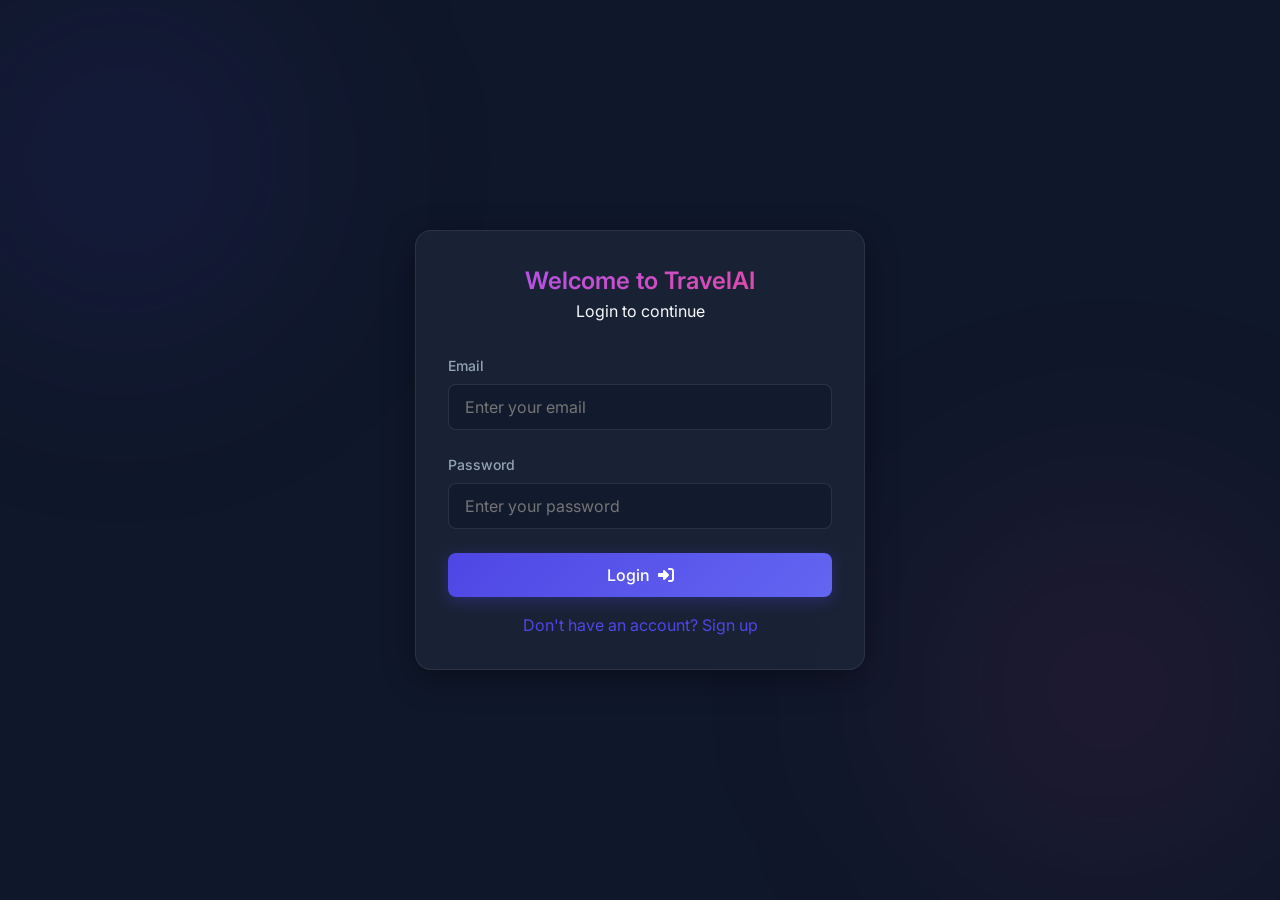
==== frontend/auth.html @ 85fc5bed "Initial commit: Complete AI Travel Planner frontend and backend" ====
<!DOCTYPE html>
<html lang="en">
<head>
    <meta charset="UTF-8">
    <meta name="viewport" content="width=device-width, initial-scale=1.0">
    <title>Authentication - AI Travel Planner</title>
    <link rel="stylesheet" href="css/global.css">
    <link rel="stylesheet" href="css/components.css">
    <link rel="stylesheet" href="css/animations.css">
    <link rel="stylesheet" href="css/pages.css">
    <link rel="stylesheet" href="https://cdnjs.cloudflare.com/ajax/libs/font-awesome/6.4.0/css/all.min.css">
</head>
<body>
    <div class="auth-container">
        <div class="glass-card auth-card animate-fade-in">
            <div class="auth-header">
                <h2 class="text-gradient">Welcome to TravelAI</h2>
                <p class="text-secondary" id="auth-subtitle">Login to continue</p>
            </div>

            <!-- Login Form -->
            <form id="login-form">
                <div class="form-group">
                    <label class="form-label">Email</label>
                    <input type="email" id="login-email" class="form-control" required placeholder="Enter your email">
                </div>
                <div class="form-group">
                    <label class="form-label">Password</label>
                    <input type="password" id="login-password" class="form-control" required placeholder="Enter your password">
                </div>
                <button type="submit" class="btn btn-primary" style="width: 100%;">Login <i class="fas fa-sign-in-alt"></i></button>
                <p class="text-center mt-1">
                    <a href="#" id="show-register" class="text-secondary">Don't have an account? Sign up</a>
                </p>
            </form>

            <!-- Register Form (Hidden initially) -->
            <form id="register-form" style="display: none;">
                <div class="form-group">
                    <label class="form-label">Full Name</label>
                    <input type="text" id="reg-name" class="form-control" required placeholder="Enter your full name">
                </div>
                <div class="form-group">
                    <label class="form-label">Email</label>
                    <input type="email" id="reg-email" class="form-control" required placeholder="Enter your email">
                </div>
                <div class="form-group">
                    <label class="form-label">Password</label>
                    <input type="password" id="reg-password" class="form-control" required placeholder="Create a password">
                </div>
                <button type="submit" class="btn btn-primary" style="width: 100%;">Create Account <i class="fas fa-user-plus"></i></button>
                <p class="text-center mt-1">
                    <a href="#" id="show-login" class="text-secondary">Already have an account? Login</a>
                </p>
            </form>
        </div>
    </div>

    <script src="js/api.js"></script>
    <script src="js/app.js"></script>
    <script src="js/auth_page.js"></script>
</body>
</html>
---- frontend/css/global.css ----
@import url('https://fonts.googleapis.com/css2?family=Inter:wght@300;400;500;600;700&display=swap');

:root {
    /* Colors */
    --primary: #4F46E5;
    --primary-hover: #4338CA;
    --secondary: #ec4899;
    --background: #0f172a;
    --surface: #1e293b;
    --surface-hover: #334155;
    --text-primary: #f8fafc;
    --text-secondary: #94a3b8;
    --border: rgba(255, 255, 255, 0.1);
    --success: #10b981;
    --danger: #ef4444;
    --warning: #f59e0b;

    /* Glassmorphism */
    --glass-bg: rgba(30, 41, 59, 0.7);
    --glass-border: rgba(255, 255, 255, 0.08);
    --glass-shadow: 0 8px 32px 0 rgba(0, 0, 0, 0.37);
    
    /* Spacing */
    --spacing-sm: 0.5rem;
    --spacing-md: 1rem;
    --spacing-lg: 1.5rem;
    --spacing-xl: 2rem;

    /* Border Radius */
    --radius-sm: 0.375rem;
    --radius-md: 0.5rem;
    --radius-lg: 1rem;
    --radius-xl: 1.5rem;
}

* {
    margin: 0;
    padding: 0;
    box-sizing: border-box;
    font-family: 'Inter', sans-serif;
}

body {
    background-color: var(--background);
    color: var(--text-primary);
    line-height: 1.5;
    min-height: 100vh;
    overflow-x: hidden;
    position: relative;
}

/* Background elements for depth */
body::before, body::after {
    content: '';
    position: fixed;
    border-radius: 50%;
    filter: blur(100px);
    z-index: -1;
}

body::before {
    top: -10%;
    left: -10%;
    width: 500px;
    height: 500px;
    background: radial-gradient(circle, rgba(79,70,229,0.15) 0%, rgba(15,23,42,0) 70%);
}

body::after {
    bottom: -10%;
    right: -10%;
    width: 600px;
    height: 600px;
    background: radial-gradient(circle, rgba(236,72,153,0.1) 0%, rgba(15,23,42,0) 70%);
}

h1, h2, h3, h4, h5, h6 {
    color: var(--text-primary);
    font-weight: 600;
}

a {
    color: var(--primary);
    text-decoration: none;
    transition: color 0.3s ease;
}

a:hover {
    color: var(--primary-hover);
}

img {
    max-width: 100%;
    height: auto;
}

ul {
    list-style: none;
}

/* Utilities */
.container {
    width: 100%;
    max-width: 1200px;
    margin: 0 auto;
    padding: 0 var(--spacing-md);
}

.text-gradient {
    background: linear-gradient(135deg, #a855f7, #ec4899);
    -webkit-background-clip: text;
    -webkit-text-fill-color: transparent;
    background-clip: text;
}

.text-center { text-align: center; }
.mt-1 { margin-top: var(--spacing-md); }
.mt-2 { margin-top: var(--spacing-lg); }
.mt-3 { margin-top: var(--spacing-xl); }
.mb-1 { margin-bottom: var(--spacing-md); }
.mb-2 { margin-bottom: var(--spacing-lg); }
.mb-3 { margin-bottom: var(--spacing-xl); }
.py-5 { padding: 5rem 0; }
---- frontend/css/components.css ----
/* Glass Card */
.glass-card {
    background: var(--glass-bg);
    backdrop-filter: blur(12px);
    -webkit-backdrop-filter: blur(12px);
    border: 1px solid var(--glass-border);
    border-radius: var(--radius-lg);
    box-shadow: var(--glass-shadow);
    padding: var(--spacing-xl);
    transition: transform 0.3s ease, box-shadow 0.3s ease;
}

.glass-card:hover {
    transform: translateY(-5px);
    box-shadow: 0 12px 40px 0 rgba(0, 0, 0, 0.45);
    border-color: rgba(255, 255, 255, 0.15);
}

/* Buttons */
.btn {
    display: inline-flex;
    align-items: center;
    justify-content: center;
    padding: 0.75rem 1.5rem;
    font-weight: 500;
    border-radius: var(--radius-md);
    cursor: pointer;
    transition: all 0.3s ease;
    border: none;
    outline: none;
    font-size: 1rem;
    gap: 0.5rem;
}

.btn-primary {
    background: linear-gradient(135deg, var(--primary), #6366f1);
    color: white;
    box-shadow: 0 4px 15px rgba(79, 70, 229, 0.3);
}

.btn-primary:hover {
    box-shadow: 0 6px 20px rgba(79, 70, 229, 0.4);
    transform: translateY(-2px);
    color: white;
}

.btn-outline {
    background: transparent;
    color: var(--text-primary);
    border: 1px solid var(--border);
}

.btn-outline:hover {
    background: rgba(255, 255, 255, 0.05);
    border-color: rgba(255, 255, 255, 0.2);
}

/* Form Inputs */
.form-group {
    margin-bottom: var(--spacing-lg);
}

.form-label {
    display: block;
    margin-bottom: var(--spacing-sm);
    color: var(--text-secondary);
    font-size: 0.875rem;
    font-weight: 500;
}

.form-control {
    width: 100%;
    padding: 0.75rem 1rem;
    background: rgba(15, 23, 42, 0.6);
    border: 1px solid var(--border);
    border-radius: var(--radius-md);
    color: var(--text-primary);
    font-size: 1rem;
    transition: border-color 0.3s ease, box-shadow 0.3s ease;
}

.form-control:focus {
    outline: none;
    border-color: var(--primary);
    box-shadow: 0 0 0 3px rgba(79, 70, 229, 0.2);
}

/* Navbar */
.navbar {
    position: fixed;
    top: 0;
    left: 0;
    right: 0;
    padding: 1rem 0;
    background: rgba(15, 23, 42, 0.8);
    backdrop-filter: blur(10px);
    -webkit-backdrop-filter: blur(10px);
    border-bottom: 1px solid var(--glass-border);
    z-index: 1000;
    transition: padding 0.3s ease, background 0.3s ease;
}

.navbar .container {
    display: flex;
    justify-content: space-between;
    align-items: center;
}

.nav-brand {
    font-size: 1.5rem;
    font-weight: 700;
    color: var(--text-primary);
    display: flex;
    align-items: center;
    gap: 0.5rem;
}

.nav-brand i {
    color: var(--primary);
}

.nav-links {
    display: flex;
    gap: 2rem;
    align-items: center;
}

.nav-links a {
    color: var(--text-secondary);
    font-weight: 500;
}

.nav-links a:hover, .nav-links a.active {
    color: var(--text-primary);
}

/* Sidebar (for dashboard) */
.sidebar {
    width: 250px;
    background: var(--surface);
    height: 100vh;
    position: fixed;
    left: 0;
    top: 0;
    border-right: 1px solid var(--border);
    padding: 2rem 1rem;
    display: flex;
    flex-direction: column;
}

.sidebar-nav {
    margin-top: 2rem;
    display: flex;
    flex-direction: column;
    gap: 0.5rem;
}

.sidebar-link {
    display: flex;
    align-items: center;
    gap: 1rem;
    padding: 0.75rem 1rem;
    color: var(--text-secondary);
    border-radius: var(--radius-md);
    transition: all 0.3s ease;
}

.sidebar-link:hover, .sidebar-link.active {
    background: rgba(79, 70, 229, 0.1);
    color: var(--primary);
}

/* Dashboard Layout */
.dashboard-layout {
    display: flex;
    min-height: 100vh;
}

.dashboard-content {
    flex: 1;
    margin-left: 250px;
    padding: 2rem;
}

/* Toast Notification */
.toast-container {
    position: fixed;
    bottom: 2rem;
    right: 2rem;
    z-index: 9999;
    display: flex;
    flex-direction: column;
    gap: 1rem;
}

.toast {
    background: var(--surface);
    color: var(--text-primary);
    padding: 1rem 1.5rem;
    border-radius: var(--radius-md);
    border-left: 4px solid var(--primary);
    box-shadow: var(--glass-shadow);
    display: flex;
    align-items: center;
    gap: 1rem;
    animation: slideInRight 0.3s forwards;
}

.toast.success { border-color: var(--success); }
.toast.error { border-color: var(--danger); }
---- frontend/css/animations.css ----
/* Keyframes */
@keyframes fadeIn {
    from { opacity: 0; }
    to { opacity: 1; }
}

@keyframes slideUp {
    from {
        opacity: 0;
        transform: translateY(20px);
    }
    to {
        opacity: 1;
        transform: translateY(0);
    }
}

@keyframes slideInRight {
    from {
        opacity: 0;
        transform: translateX(100%);
    }
    to {
        opacity: 1;
        transform: translateX(0);
    }
}

@keyframes pulse {
    0% { transform: scale(1); }
    50% { transform: scale(1.05); }
    100% { transform: scale(1); }
}

@keyframes float {
    0% { transform: translateY(0px); }
    50% { transform: translateY(-10px); }
    100% { transform: translateY(0px); }
}

/* Animation Classes */
.animate-fade-in {
    animation: fadeIn 0.8s ease forwards;
}

.animate-slide-up {
    animation: slideUp 0.8s ease forwards;
    opacity: 0; /* Initial state before animation */
}

/* Staggered animations */
.delay-100 { animation-delay: 100ms; }
.delay-200 { animation-delay: 200ms; }
.delay-300 { animation-delay: 300ms; }
.delay-400 { animation-delay: 400ms; }

.floating {
    animation: float 6s ease-in-out infinite;
}

/* Loading Spinner */
.spinner {
    width: 24px;
    height: 24px;
    border: 3px solid rgba(255, 255, 255, 0.3);
    border-radius: 50%;
    border-top-color: #fff;
    animation: spin 1s ease-in-out infinite;
}

@keyframes spin {
    to { transform: rotate(360deg); }
}
---- frontend/css/pages.css ----
/* --- Landing Page --- */
.hero-section {
    min-height: 100vh;
    display: flex;
    align-items: center;
    position: relative;
    padding-top: 80px;
}

.hero-content {
    max-width: 600px;
    z-index: 10;
}

.hero-title {
    font-size: 4rem;
    line-height: 1.1;
    margin-bottom: 1.5rem;
    background: linear-gradient(to right, #fff, #94a3b8);
    -webkit-background-clip: text;
    -webkit-text-fill-color: transparent;
}

.hero-subtitle {
    font-size: 1.25rem;
    color: var(--text-secondary);
    margin-bottom: 2rem;
}

/* Features Section */
.features-grid {
    display: grid;
    grid-template-columns: repeat(auto-fit, minmax(300px, 1fr));
    gap: 2rem;
    margin-top: 3rem;
}

.feature-card {
    text-align: center;
    padding: 2rem;
}

.feature-icon {
    font-size: 2.5rem;
    color: var(--primary);
    margin-bottom: 1rem;
    display: inline-block;
    padding: 1rem;
    background: rgba(79, 70, 229, 0.1);
    border-radius: 50%;
}

/* --- Auth Page --- */
.auth-container {
    min-height: 100vh;
    display: flex;
    align-items: center;
    justify-content: center;
    padding: 2rem;
}

.auth-card {
    width: 100%;
    max-width: 450px;
}

.auth-header {
    text-align: center;
    margin-bottom: 2rem;
}

/* --- Dashboard --- */
.dashboard-header {
    display: flex;
    justify-content: space-between;
    align-items: center;
    margin-bottom: 2rem;
}

.stats-grid {
    display: grid;
    grid-template-columns: repeat(auto-fit, minmax(200px, 1fr));
    gap: 1.5rem;
    margin-bottom: 2rem;
}

.stat-card {
    display: flex;
    align-items: center;
    gap: 1rem;
}

.stat-icon {
    font-size: 2rem;
    color: var(--secondary);
    background: rgba(236, 72, 153, 0.1);
    padding: 1rem;
    border-radius: var(--radius-md);
}

/* --- Trip Cards --- */
.trips-grid {
    display: grid;
    grid-template-columns: repeat(auto-fill, minmax(300px, 1fr));
    gap: 1.5rem;
}

.trip-card-image {
    height: 150px;
    background: linear-gradient(135deg, var(--surface), var(--surface-hover));
    border-radius: var(--radius-md);
    margin-bottom: 1rem;
    display: flex;
    align-items: center;
    justify-content: center;
    font-size: 3rem;
    color: var(--primary);
}

/* --- Itinerary Timeline --- */
.timeline {
    position: relative;
    max-width: 800px;
    margin: 0 auto;
}

.timeline::after {
    content: '';
    position: absolute;
    width: 2px;
    background: var(--border);
    top: 0;
    bottom: 0;
    left: 20px;
    margin-left: -1px;
}

.timeline-item {
    padding: 10px 40px;
    position: relative;
    background-color: inherit;
    width: 100%;
}

.timeline-item::after {
    content: '';
    position: absolute;
    width: 15px;
    height: 15px;
    right: auto;
    background-color: var(--primary);
    border: 4px solid var(--background);
    top: 15px;
    border-radius: 50%;
    z-index: 1;
    left: 12.5px;
}
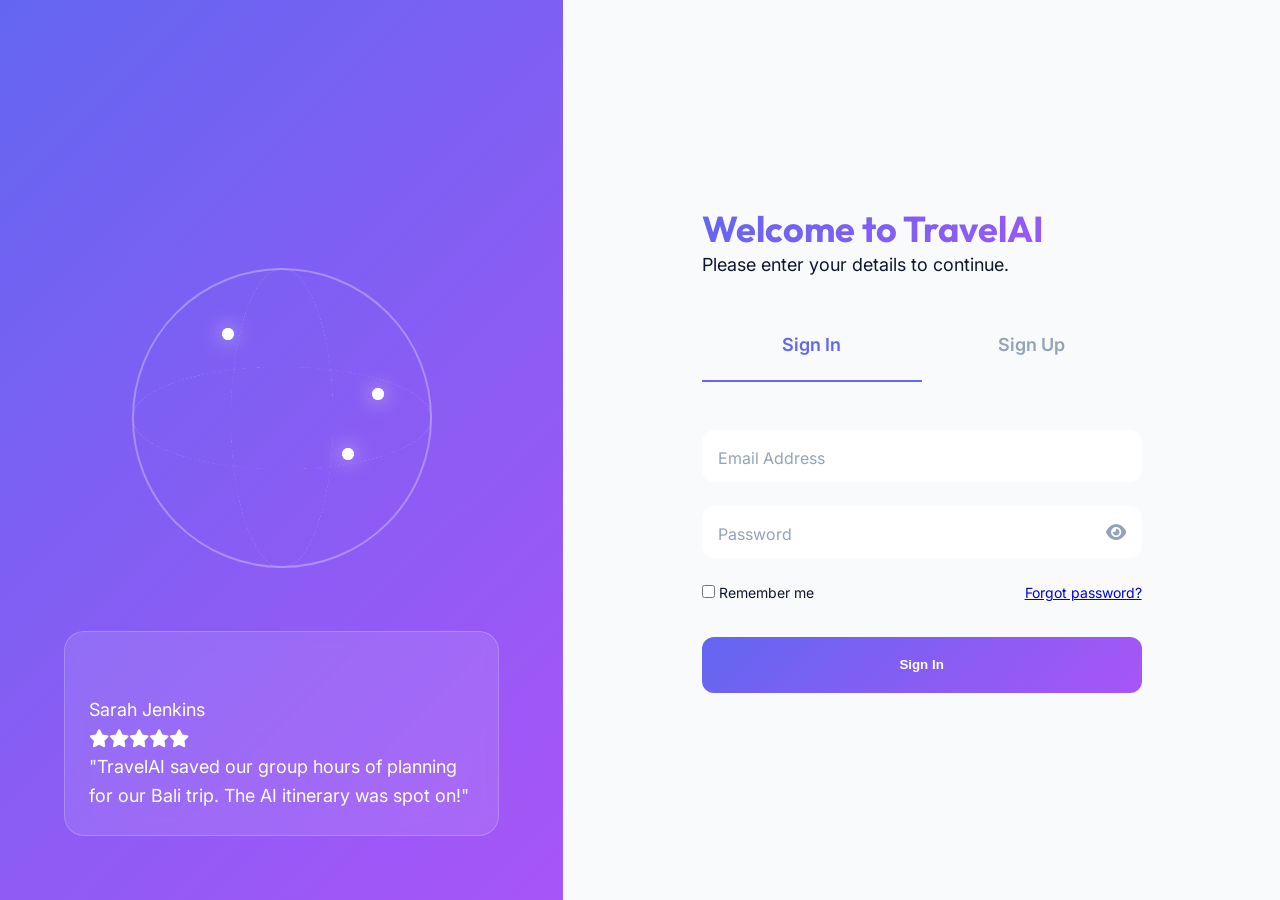
==== commit 5b21371a: "feat: Premium UI Overhaul, Design System, and Authentication Integration" ====
--- a/frontend/auth.html
+++ b/frontend/auth.html
@@ -1,63 +1,559 @@
 <!DOCTYPE html>
 <html lang="en">
+
 <head>
     <meta charset="UTF-8">
     <meta name="viewport" content="width=device-width, initial-scale=1.0">
-    <title>Authentication - AI Travel Planner</title>
+    <title>Join TravelAI - Premium Authentication</title>
     <link rel="stylesheet" href="css/global.css">
-    <link rel="stylesheet" href="css/components.css">
-    <link rel="stylesheet" href="css/animations.css">
-    <link rel="stylesheet" href="css/pages.css">
     <link rel="stylesheet" href="https://cdnjs.cloudflare.com/ajax/libs/font-awesome/6.4.0/css/all.min.css">
+    <style>
+        body {
+            background-color: var(--bg-main);
+            height: 100vh;
+            display: flex;
+            align-items: center;
+            justify-content: center;
+            padding: 0;
+        }
+
+        .auth-container {
+            width: 100%;
+            height: 100vh;
+            display: flex;
+            overflow: hidden;
+        }
+
+        /* Left Panel: Decorative */
+        .auth-left {
+            flex: 4;
+            background: var(--primary-gradient);
+            display: none;
+            position: relative;
+            flex-direction: column;
+            align-items: center;
+            justify-content: center;
+            padding: 4rem;
+            color: white;
+            overflow: hidden;
+        }
+
+        @media (min-width: 1024px) {
+            .auth-left {
+                display: flex;
+            }
+        }
+
+        /* CSS Globe Illustration */
+        .globe-wrapper {
+            position: relative;
+            width: 300px;
+            height: 300px;
+            margin-bottom: 3rem;
+        }
+
+        .globe-circle {
+            position: absolute;
+            width: 100%;
+            height: 100%;
+            border: 2px solid rgba(255, 255, 255, 0.3);
+            border-radius: 50%;
+        }
+
+        .globe-line {
+            position: absolute;
+            width: 100%;
+            height: 100%;
+            border: 1px dashed rgba(255, 255, 255, 0.2);
+            border-radius: 50%;
+        }
+
+        .globe-line-v {
+            transform: rotateY(70deg);
+        }
+
+        .globe-line-h {
+            transform: rotateX(70deg);
+        }
+
+        .pin {
+            position: absolute;
+            width: 12px;
+            height: 12px;
+            background: white;
+            border-radius: 50%;
+            box-shadow: 0 0 20px rgba(255, 255, 255, 0.8);
+        }
+
+        .pin::after {
+            content: '';
+            position: absolute;
+            width: 100%;
+            height: 100%;
+            background: white;
+            border-radius: 50%;
+            animation: ping 2s infinite;
+        }
+
+        @keyframes ping {
+            0% {
+                transform: scale(1);
+                opacity: 0.8;
+            }
+
+            100% {
+                transform: scale(3);
+                opacity: 0;
+            }
+        }
+
+        .pin-1 {
+            top: 20%;
+            left: 30%;
+        }
+
+        .pin-2 {
+            top: 60%;
+            left: 70%;
+            animation-delay: 0.5s;
+        }
+
+        .pin-3 {
+            top: 40%;
+            left: 80%;
+            animation-delay: 1.2s;
+        }
+
+        .auth-quote {
+            text-align: center;
+            z-index: 10;
+        }
+
+        .auth-quote h2 {
+            font-size: 2.5rem;
+            margin-bottom: 1rem;
+            color: white;
+        }
+
+        .testimonial-card {
+            position: absolute;
+            bottom: 4rem;
+            left: 4rem;
+            right: 4rem;
+            padding: 1.5rem;
+            background: rgba(255, 255, 255, 0.1);
+            backdrop-filter: blur(10px);
+            border: 1px solid rgba(255, 255, 255, 0.2);
+            border-radius: var(--radius-card);
+        }
+
+        /* Right Panel: Form */
+        .auth-right {
+            flex: 6;
+            background: var(--bg-main);
+            display: flex;
+            align-items: center;
+            justify-content: center;
+            padding: 2rem;
+            position: relative;
+        }
+
+        .auth-form-wrapper {
+            width: 100%;
+            max-width: 440px;
+        }
+
+        .auth-header {
+            margin-bottom: 2.5rem;
+        }
+
+        .auth-tabs {
+            display: flex;
+            position: relative;
+            margin-bottom: 3rem;
+            border-bottom: 2px solid var(--bg-main);
+            padding-bottom: 0.5rem;
+        }
+
+        .auth-tab {
+            flex: 1;
+            text-align: center;
+            padding: 0.75rem;
+            cursor: pointer;
+            font-weight: 600;
+            color: var(--text-muted);
+            transition: var(--transition);
+        }
+
+        .auth-tab.active {
+            color: var(--primary);
+        }
+
+        .tab-indicator {
+            position: absolute;
+            bottom: -2px;
+            left: 0;
+            width: 50%;
+            height: 2px;
+            background: var(--primary);
+            transition: transform 0.3s cubic-bezier(0.4, 0, 0.2, 1);
+        }
+
+        /* Floating Labels */
+        .form-group {
+            position: relative;
+            margin-bottom: 1.5rem;
+        }
+
+        .form-control {
+            width: 100%;
+            padding: 1.25rem 1rem 0.75rem;
+            background: var(--surface);
+            border: 1px solid var(--glass-border);
+            border-radius: var(--radius-btn);
+            font-size: 1rem;
+            color: var(--text-primary);
+            transition: var(--transition);
+        }
+
+        .form-control:focus {
+            outline: none;
+            border-color: var(--primary);
+            box-shadow: 0 0 0 4px rgba(99, 102, 241, 0.1);
+        }
+
+        .form-label {
+            position: absolute;
+            top: 1rem;
+            left: 1rem;
+            color: var(--text-muted);
+            pointer-events: none;
+            transition: var(--transition);
+            font-size: 1rem;
+        }
+
+        .form-control:focus~.form-label,
+        .form-control:not(:placeholder-shown)~.form-label {
+            top: 0.4rem;
+            left: 0.8rem;
+            font-size: 0.75rem;
+            font-weight: 700;
+            color: var(--primary);
+        }
+
+        .password-toggle {
+            position: absolute;
+            right: 1rem;
+            top: 1.1rem;
+            color: var(--text-muted);
+            cursor: pointer;
+            z-index: 10;
+        }
+
+        /* Form Logic */
+        #signup-form {
+            display: none;
+        }
+
+        .form-footer {
+            display: flex;
+            justify-content: space-between;
+            align-items: center;
+            margin-bottom: 2rem;
+            font-size: 0.875rem;
+        }
+
+        .strength-meter {
+            display: flex;
+            gap: 0.25rem;
+            margin-top: 0.5rem;
+        }
+
+        .strength-bar {
+            flex: 1;
+            height: 4px;
+            background: var(--bg-main);
+            border-radius: 2px;
+            transition: var(--transition);
+        }
+
+        @keyframes shake {
+
+            0%,
+            100% {
+                transform: translateX(0);
+            }
+
+            25% {
+                transform: translateX(-5px);
+            }
+
+            75% {
+                transform: translateX(5px);
+            }
+        }
+
+        .shake {
+            animation: shake 0.3s ease-in-out;
+        }
+
+        .spinner {
+            width: 1.2rem;
+            height: 1.2rem;
+            border: 2px solid rgba(255, 255, 255, 0.3);
+            border-radius: 50%;
+            border-top-color: white;
+            animation: spin 0.8s linear infinite;
+        }
+
+        @keyframes spin {
+            to {
+                transform: rotate(360deg);
+            }
+        }
+
+        [data-theme="dark"] .form-control {
+            background: #1e293b;
+            color: white;
+        }
+    </style>
 </head>
-<body>
+
+<body data-theme="light">
     <div class="auth-container">
-        <div class="glass-card auth-card animate-fade-in">
-            <div class="auth-header">
-                <h2 class="text-gradient">Welcome to TravelAI</h2>
-                <p class="text-secondary" id="auth-subtitle">Login to continue</p>
+        <!-- Left Panel -->
+        <div class="auth-left">
+            <div class="globe-wrapper animate-float">
+                <div class="globe-circle"></div>
+                <div class="globe-circle globe-line globe-line-v"></div>
+                <div class="globe-circle globe-line globe-line-h"></div>
+                <div class="pin pin-1"></div>
+                <div class="pin pin-2"></div>
+                <div class="pin pin-3"></div>
             </div>
 
-            <!-- Login Form -->
-            <form id="login-form">
-                <div class="form-group">
-                    <label class="form-label">Email</label>
-                    <input type="email" id="login-email" class="form-control" required placeholder="Enter your email">
+            <div class="auth-quote">
+                <h2></h2>
+                <p class="opacity-80"></p>
+            </div>
+
+            <div class="testimonial-card animate-float" style="animation-delay: 1s;">
+                <div class="flex items-center gap-1 mb-1">
+                    <div class="avatar"
+                        style="width: 40px; height: 40px; background: url('https://i.pravatar.cc/150?u=sarah') center/cover;">
+                    </div>
+                    <div>
+                        <div class="small font-bold">Sarah Jenkins</div>
+                        <div class="text-warning small"><i class="fas fa-star"></i><i class="fas fa-star"></i><i
+                                class="fas fa-star"></i><i class="fas fa-star"></i><i class="fas fa-star"></i></div>
+                    </div>
                 </div>
-                <div class="form-group">
-                    <label class="form-label">Password</label>
-                    <input type="password" id="login-password" class="form-control" required placeholder="Enter your password">
+                <p class="small opacity-90">"TravelAI saved our group hours of planning for our Bali trip. The AI
+                    itinerary was spot on!"</p>
+            </div>
+        </div>
+
+        <!-- Right Panel -->
+        <div class="auth-right">
+            <div class="auth-form-wrapper animate-slide-up">
+                <div class="auth-header">
+                    <h1 class="text-gradient">Welcome to TravelAI</h1>
+                    <p class="text-secondary">Please enter your details to continue.</p>
                 </div>
-                <button type="submit" class="btn btn-primary" style="width: 100%;">Login <i class="fas fa-sign-in-alt"></i></button>
-                <p class="text-center mt-1">
-                    <a href="#" id="show-register" class="text-secondary">Don't have an account? Sign up</a>
-                </p>
-            </form>
-
-            <!-- Register Form (Hidden initially) -->
-            <form id="register-form" style="display: none;">
-                <div class="form-group">
-                    <label class="form-label">Full Name</label>
-                    <input type="text" id="reg-name" class="form-control" required placeholder="Enter your full name">
+
+                <div class="auth-tabs">
+                    <div class="auth-tab active" id="tab-login" onclick="switchTab('login')">Sign In</div>
+                    <div class="auth-tab" id="tab-signup" onclick="switchTab('signup')">Sign Up</div>
+                    <div class="tab-indicator" id="tab-indicator"></div>
                 </div>
-                <div class="form-group">
-                    <label class="form-label">Email</label>
-                    <input type="email" id="reg-email" class="form-control" required placeholder="Enter your email">
-                </div>
-                <div class="form-group">
-                    <label class="form-label">Password</label>
-                    <input type="password" id="reg-password" class="form-control" required placeholder="Create a password">
-                </div>
-                <button type="submit" class="btn btn-primary" style="width: 100%;">Create Account <i class="fas fa-user-plus"></i></button>
-                <p class="text-center mt-1">
-                    <a href="#" id="show-login" class="text-secondary">Already have an account? Login</a>
-                </p>
-            </form>
+
+                <!-- Login Form -->
+                <form id="login-form">
+                    <div class="form-group">
+                        <input type="email" id="login-email" class="form-control" placeholder=" " required>
+                        <label class="form-label">Email Address</label>
+                    </div>
+                    <div class="form-group">
+                        <input type="password" id="login-password" class="form-control" placeholder=" " required>
+                        <label class="form-label">Password</label>
+                        <i class="fas fa-eye password-toggle" onclick="togglePassword('login-password')"></i>
+                    </div>
+
+                    <div class="form-footer">
+                        <label class="flex items-center gap-0-5" style="cursor: pointer;">
+                            <input type="checkbox"> Remember me
+                        </label>
+                        <a href="#" class="text-primary font-bold">Forgot password?</a>
+                    </div>
+
+                    <button type="submit" class="btn btn-primary"
+                        style="width: 100%; justify-content: center; height: 3.5rem;">
+                        <span class="btn-text">Sign In</span>
+                    </button>
+                </form>
+
+                <!-- Signup Form -->
+                <form id="signup-form">
+                    <div class="form-group">
+                        <input type="text" id="signup-name" class="form-control" placeholder=" " required>
+                        <label class="form-label">Full Name</label>
+                    </div>
+                    <div class="form-group">
+                        <input type="email" id="signup-email" class="form-control" placeholder=" " required>
+                        <label class="form-label">Email Address</label>
+                    </div>
+                    <div class="form-group">
+                        <input type="password" id="signup-password" class="form-control" placeholder=" " required
+                            oninput="checkPasswordStrength(this.value)">
+                        <label class="form-label">Password</label>
+                        <i class="fas fa-eye password-toggle" onclick="togglePassword('signup-password')"></i>
+                        <div class="strength-meter">
+                            <div class="strength-bar" id="bar-1"></div>
+                            <div class="strength-bar" id="bar-2"></div>
+                            <div class="strength-bar" id="bar-3"></div>
+                            <div class="strength-bar" id="bar-4"></div>
+                        </div>
+                    </div>
+                    <div class="form-group">
+                        <input type="password" id="signup-confirm" class="form-control" placeholder=" " required>
+                        <label class="form-label">Confirm Password</label>
+                    </div>
+
+                    <div class="form-footer">
+                        <label class="flex items-center gap-0-5" style="cursor: pointer; font-size: 0.8rem;">
+                            <input type="checkbox" required> I agree to the Terms & Privacy Policy
+                        </label>
+                    </div>
+
+                    <button type="submit" class="btn btn-primary"
+                        style="width: 100%; justify-content: center; height: 3.5rem;">
+                        <span class="btn-text">Create Account</span>
+                    </button>
+                </form>
+            </div>
         </div>
     </div>
 
     <script src="js/api.js"></script>
     <script src="js/app.js"></script>
-    <script src="js/auth_page.js"></script>
+    <script>
+        // Tab Switching Logic
+        function switchTab(tab) {
+            const loginForm = document.getElementById('login-form');
+            const signupForm = document.getElementById('signup-form');
+            const indicator = document.getElementById('tab-indicator');
+            const tabLogin = document.getElementById('tab-login');
+            const tabSignup = document.getElementById('tab-signup');
+
+            if (tab === 'login') {
+                loginForm.style.display = 'block';
+                signupForm.style.display = 'none';
+                tabLogin.classList.add('active');
+                tabSignup.classList.remove('active');
+                indicator.style.transform = 'translateX(0)';
+            } else {
+                loginForm.style.display = 'none';
+                signupForm.style.display = 'block';
+                tabLogin.classList.remove('active');
+                tabSignup.classList.add('active');
+                indicator.style.transform = 'translateX(100%)';
+            }
+        }
+
+        // Toggle Password Visibility
+        function togglePassword(id) {
+            const input = document.getElementById(id);
+            const icon = input.nextElementSibling;
+            if (input.type === 'password') {
+                input.type = 'text';
+                icon.classList.replace('fa-eye', 'fa-eye-slash');
+            } else {
+                input.type = 'password';
+                icon.classList.replace('fa-eye-slash', 'fa-eye');
+            }
+        }
+
+        // Password Strength Indicator
+        function checkPasswordStrength(val) {
+            const bars = [
+                document.getElementById('bar-1'),
+                document.getElementById('bar-2'),
+                document.getElementById('bar-3'),
+                document.getElementById('bar-4')
+            ];
+
+            bars.forEach(b => b.style.background = 'var(--bg-main)');
+
+            let strength = 0;
+            if (val.length >= 6) strength++;
+            if (/[A-Z]/.test(val)) strength++;
+            if (/[0-9]/.test(val)) strength++;
+            if (/[^A-Za-z0-9]/.test(val)) strength++;
+
+            const colors = ['#ef4444', '#f59e0b', '#3b82f6', '#10b981'];
+            for (let i = 0; i < strength; i++) {
+                bars[i].style.background = colors[strength - 1];
+            }
+        }
+
+        // Authentication Logic
+        const loginForm = document.getElementById('login-form');
+        const signupForm = document.getElementById('signup-form');
+
+        async function handleAuth(e, type) {
+            e.preventDefault();
+            const form = e.target;
+            const btn = form.querySelector('.btn-primary');
+            const btnText = btn.querySelector('.btn-text');
+            const originalText = btnText.textContent;
+
+            // Loading state
+            btn.disabled = true;
+            btnText.innerHTML = '<div class="spinner"></div>';
+
+            try {
+                let response;
+                if (type === 'login') {
+                    const email = document.getElementById('login-email').value;
+                    const password = document.getElementById('login-password').value;
+                    response = await ApiService.login(email, password);
+
+                    // Save token
+                    localStorage.setItem('access_token', response.access_token);
+                    showToast('Welcome back! Redirecting...', 'success');
+                    setTimeout(() => window.location.href = 'dashboard.html', 1000);
+                } else {
+                    const name = document.getElementById('signup-name').value;
+                    const email = document.getElementById('signup-email').value;
+                    const password = document.getElementById('signup-password').value;
+                    const confirm = document.getElementById('signup-confirm').value;
+
+                    if (password !== confirm) throw new Error("Passwords do not match");
+
+                    response = await ApiService.register({ name, email, password });
+                    showToast('Account created! Please sign in.', 'success');
+                    switchTab('login');
+                    document.getElementById('login-email').value = email;
+                    btn.disabled = false;
+                    btnText.textContent = originalText;
+                }
+
+            } catch (error) {
+                showToast(error.message, 'error');
+                form.classList.add('shake');
+                setTimeout(() => form.classList.remove('shake'), 500);
+                btn.disabled = false;
+                btnText.textContent = originalText;
+            }
+        }
+
+        loginForm.addEventListener('submit', (e) => handleAuth(e, 'login'));
+        signupForm.addEventListener('submit', (e) => handleAuth(e, 'signup'));
+
+        // Init Theme
+        const savedTheme = localStorage.getItem('theme') || 'light';
+        document.body.setAttribute('data-theme', savedTheme);
+    </script>
 </body>
-</html>
+
+</html>
--- a/frontend/css/global.css
+++ b/frontend/css/global.css
@@ -1,123 +1,174 @@
-@import url('https://fonts.googleapis.com/css2?family=Inter:wght@300;400;500;600;700&display=swap');
+@import url('https://fonts.googleapis.com/css2?family=Inter:wght@300;400;500;600;700&family=Outfit:wght@400;500;600;700&display=swap');
 
 :root {
-    /* Colors */
-    --primary: #4F46E5;
-    --primary-hover: #4338CA;
-    --secondary: #ec4899;
-    --background: #0f172a;
-    --surface: #1e293b;
-    --surface-hover: #334155;
-    --text-primary: #f8fafc;
-    --text-secondary: #94a3b8;
-    --border: rgba(255, 255, 255, 0.1);
+    /* Color Palette */
+    --primary-gradient: linear-gradient(135deg, #6366f1 0%, #a855f7 100%);
+    --primary: #6366f1;
+    --primary-dark: #4f46e5;
+    --secondary: #a855f7;
+    
+    /* Light Mode Surfaces */
+    --bg-main: #f8fafc;
+    --surface: #ffffff;
+    --text-primary: #0f172a;
+    --text-secondary: #475569;
+    --text-muted: #94a3b8;
+    
+    /* Glass Morphism */
+    --glass-bg: rgba(255, 255, 255, 0.7);
+    --glass-border: rgba(255, 255, 255, 0.3);
+    --glass-blur: 12px;
+    --glass-shadow: 0 8px 32px 0 rgba(31, 38, 135, 0.07);
+
+    /* System Colors */
     --success: #10b981;
     --danger: #ef4444;
     --warning: #f59e0b;
+    --info: #3b82f6;
 
-    /* Glassmorphism */
-    --glass-bg: rgba(30, 41, 59, 0.7);
-    --glass-border: rgba(255, 255, 255, 0.08);
-    --glass-shadow: 0 8px 32px 0 rgba(0, 0, 0, 0.37);
-    
-    /* Spacing */
-    --spacing-sm: 0.5rem;
-    --spacing-md: 1rem;
-    --spacing-lg: 1.5rem;
-    --spacing-xl: 2rem;
-
-    /* Border Radius */
-    --radius-sm: 0.375rem;
-    --radius-md: 0.5rem;
-    --radius-lg: 1rem;
-    --radius-xl: 1.5rem;
+    /* Spacing & Sizing */
+    --radius-card: 1.25rem;
+    --radius-btn: 0.75rem;
+    --transition: all 0.2s cubic-bezier(0.4, 0, 0.2, 1);
 }
 
+[data-theme="dark"] {
+    --bg-main: #020617;
+    --surface: #0f172a;
+    --text-primary: #f8fafc;
+    --text-secondary: #94a3b8;
+    --text-muted: #64748b;
+    
+    --glass-bg: rgba(15, 23, 42, 0.8);
+    --glass-border: rgba(255, 255, 255, 0.05);
+    --glass-shadow: 0 8px 32px 0 rgba(0, 0, 0, 0.4);
+}
+
+/* Base Styles */
 * {
     margin: 0;
     padding: 0;
     box-sizing: border-box;
-    font-family: 'Inter', sans-serif;
+    -webkit-font-smoothing: antialiased;
 }
 
 body {
-    background-color: var(--background);
+    background-color: var(--bg-main);
     color: var(--text-primary);
-    line-height: 1.5;
-    min-height: 100vh;
+    font-family: 'Inter', sans-serif;
+    font-size: clamp(14px, 1vw + 10px, 18px);
+    line-height: 1.6;
     overflow-x: hidden;
-    position: relative;
-}
-
-/* Background elements for depth */
-body::before, body::after {
-    content: '';
-    position: fixed;
-    border-radius: 50%;
-    filter: blur(100px);
-    z-index: -1;
-}
-
-body::before {
-    top: -10%;
-    left: -10%;
-    width: 500px;
-    height: 500px;
-    background: radial-gradient(circle, rgba(79,70,229,0.15) 0%, rgba(15,23,42,0) 70%);
-}
-
-body::after {
-    bottom: -10%;
-    right: -10%;
-    width: 600px;
-    height: 600px;
-    background: radial-gradient(circle, rgba(236,72,153,0.1) 0%, rgba(15,23,42,0) 70%);
+    transition: var(--transition);
 }
 
 h1, h2, h3, h4, h5, h6 {
-    color: var(--text-primary);
-    font-weight: 600;
+    font-family: 'Outfit', sans-serif;
+    font-weight: 700;
+    line-height: 1.2;
 }
 
-a {
-    color: var(--primary);
-    text-decoration: none;
-    transition: color 0.3s ease;
+/* Animation Utilities */
+@keyframes fadeIn {
+    from { opacity: 0; }
+    to { opacity: 1; }
 }
 
-a:hover {
-    color: var(--primary-hover);
+@keyframes slideUp {
+    from { opacity: 0; transform: translateY(20px); }
+    to { opacity: 1; transform: translateY(0); }
 }
 
-img {
-    max-width: 100%;
-    height: auto;
+@keyframes float {
+    0%, 100% { transform: translateY(0); }
+    50% { transform: translateY(-10px); }
 }
 
-ul {
-    list-style: none;
+@keyframes shimmer {
+    0% { background-position: -1000px 0; }
+    100% { background-position: 1000px 0; }
 }
 
-/* Utilities */
-.container {
-    width: 100%;
-    max-width: 1200px;
-    margin: 0 auto;
-    padding: 0 var(--spacing-md);
+@keyframes pulseGlow {
+    0% { box-shadow: 0 0 0 0 rgba(99, 102, 241, 0.4); }
+    70% { box-shadow: 0 0 0 15px rgba(99, 102, 241, 0); }
+    100% { box-shadow: 0 0 0 0 rgba(99, 102, 241, 0); }
+}
+
+.animate-fade-in { animation: fadeIn 0.6s ease forwards; }
+.animate-slide-up { animation: slideUp 0.6s cubic-bezier(0.22, 1, 0.36, 1) forwards; }
+.animate-float { animation: float 6s infinite ease-in-out; }
+.animate-shimmer {
+    background: linear-gradient(90deg, var(--surface) 25%, var(--bg-main) 50%, var(--surface) 75%);
+    background-size: 1000px 100%;
+    animation: shimmer 2s infinite linear;
+}
+.animate-pulse-glow { animation: pulseGlow 2s infinite; }
+
+.animate-stagger-1 { animation-delay: 0.1s; }
+.animate-stagger-2 { animation-delay: 0.2s; }
+.animate-stagger-3 { animation-delay: 0.3s; }
+.animate-stagger-4 { animation-delay: 0.4s; }
+.animate-stagger-5 { animation-delay: 0.5s; }
+
+/* Global Components */
+.glass-card {
+    background: var(--glass-bg);
+    backdrop-filter: blur(var(--glass-blur));
+    -webkit-backdrop-filter: blur(var(--glass-blur));
+    border: 1px solid var(--glass-border);
+    border-radius: var(--radius-card);
+    box-shadow: var(--glass-shadow);
+}
+
+.btn {
+    padding: 0.75rem 1.5rem;
+    border-radius: var(--radius-btn);
+    font-weight: 600;
+    cursor: pointer;
+    transition: var(--transition);
+    border: none;
+    display: inline-flex;
+    align-items: center;
+    gap: 0.5rem;
+    text-decoration: none;
+}
+
+.btn-primary {
+    background: var(--primary-gradient);
+    color: white;
+}
+
+.btn-primary:hover {
+    transform: translateY(-2px);
+    opacity: 0.9;
+}
+
+.btn-outline {
+    background: transparent;
+    border: 2px solid var(--primary);
+    color: var(--primary);
+}
+
+.btn-outline:hover {
+    background: var(--primary);
+    color: white;
 }
 
 .text-gradient {
-    background: linear-gradient(135deg, #a855f7, #ec4899);
+    background: var(--primary-gradient);
     -webkit-background-clip: text;
     -webkit-text-fill-color: transparent;
     background-clip: text;
 }
 
-.text-center { text-align: center; }
-.mt-1 { margin-top: var(--spacing-md); }
-.mt-2 { margin-top: var(--spacing-lg); }
-.mt-3 { margin-top: var(--spacing-xl); }
-.mb-1 { margin-bottom: var(--spacing-md); }
-.mb-2 { margin-bottom: var(--spacing-lg); }
-.mb-3 { margin-bottom: var(--spacing-xl); }
-.py-5 { padding: 5rem 0; }
+/* Theme Toggle JS Script Placeholder Helper */
+/*
+function toggleTheme() {
+    const body = document.body;
+    const currentTheme = body.getAttribute('data-theme');
+    const nextTheme = currentTheme === 'dark' ? 'light' : 'dark';
+    body.setAttribute('data-theme', nextTheme);
+    localStorage.setItem('theme', nextTheme);
+}
+*/
